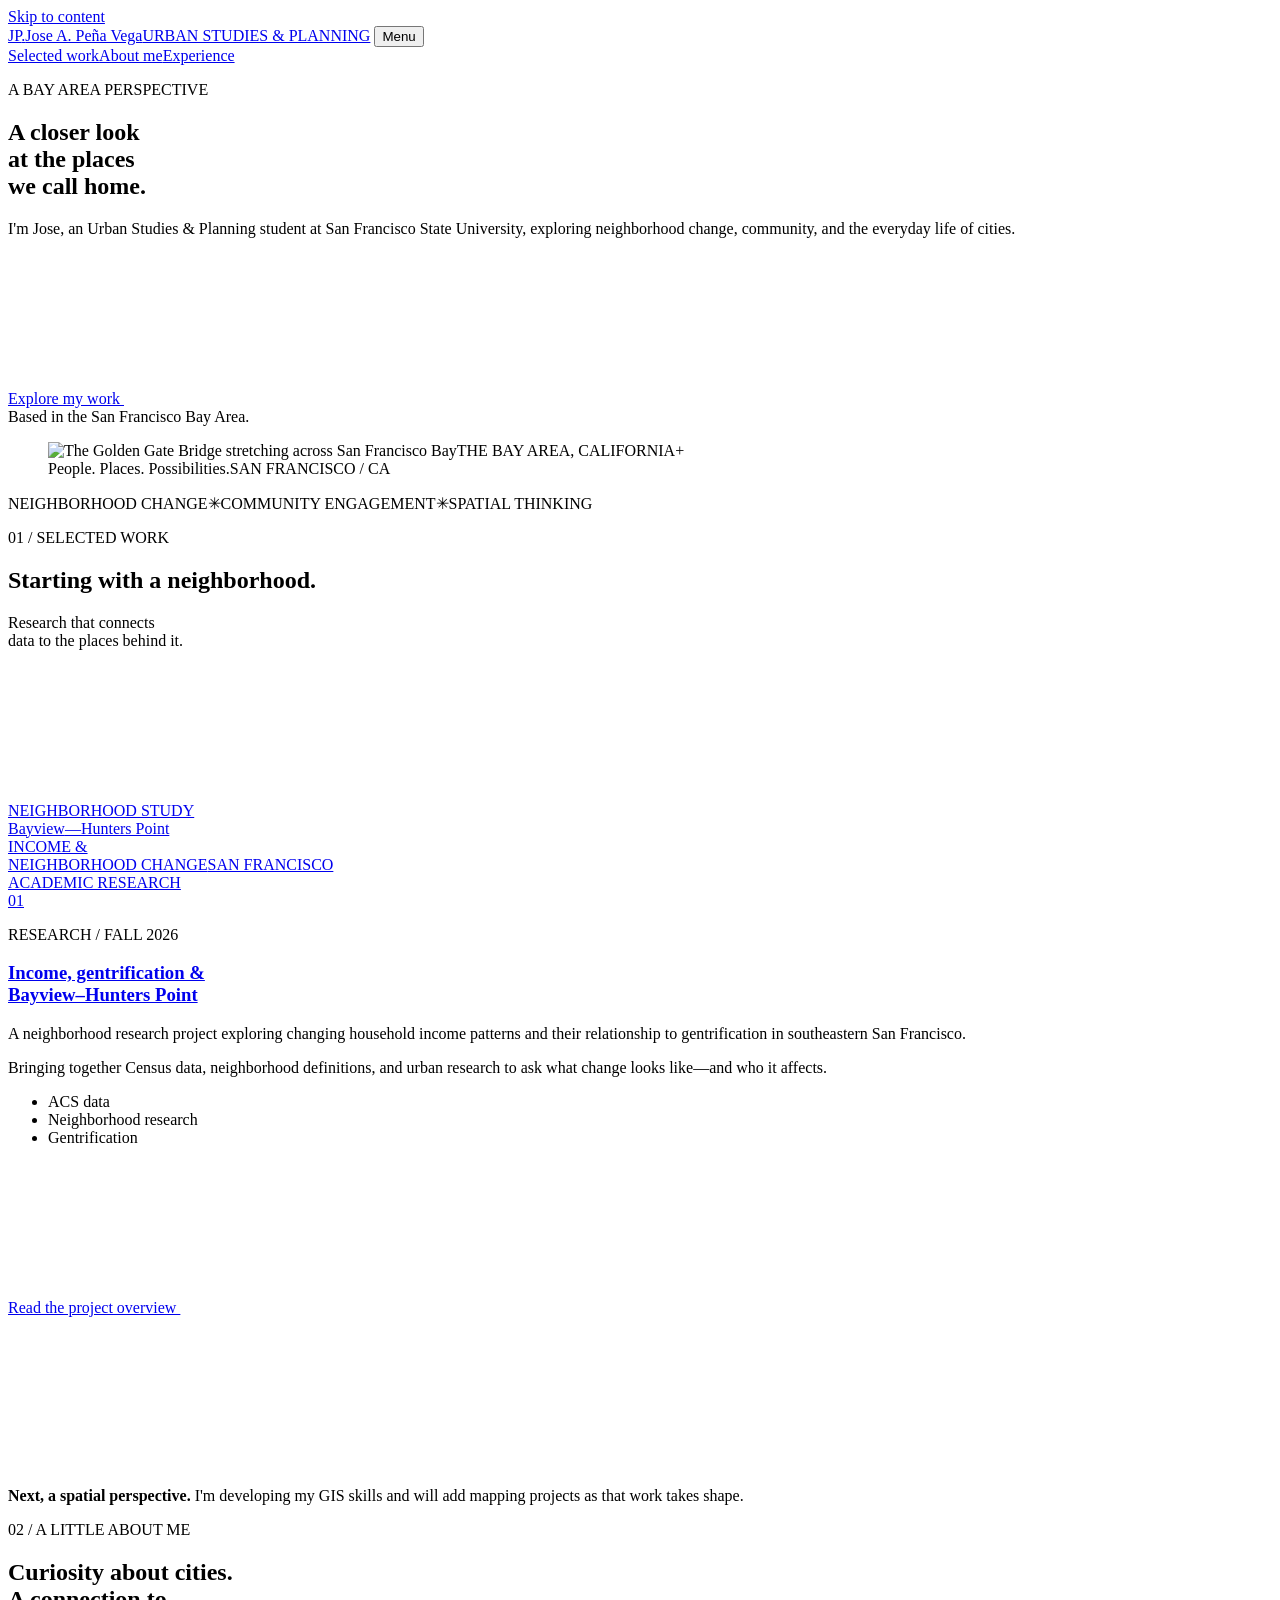
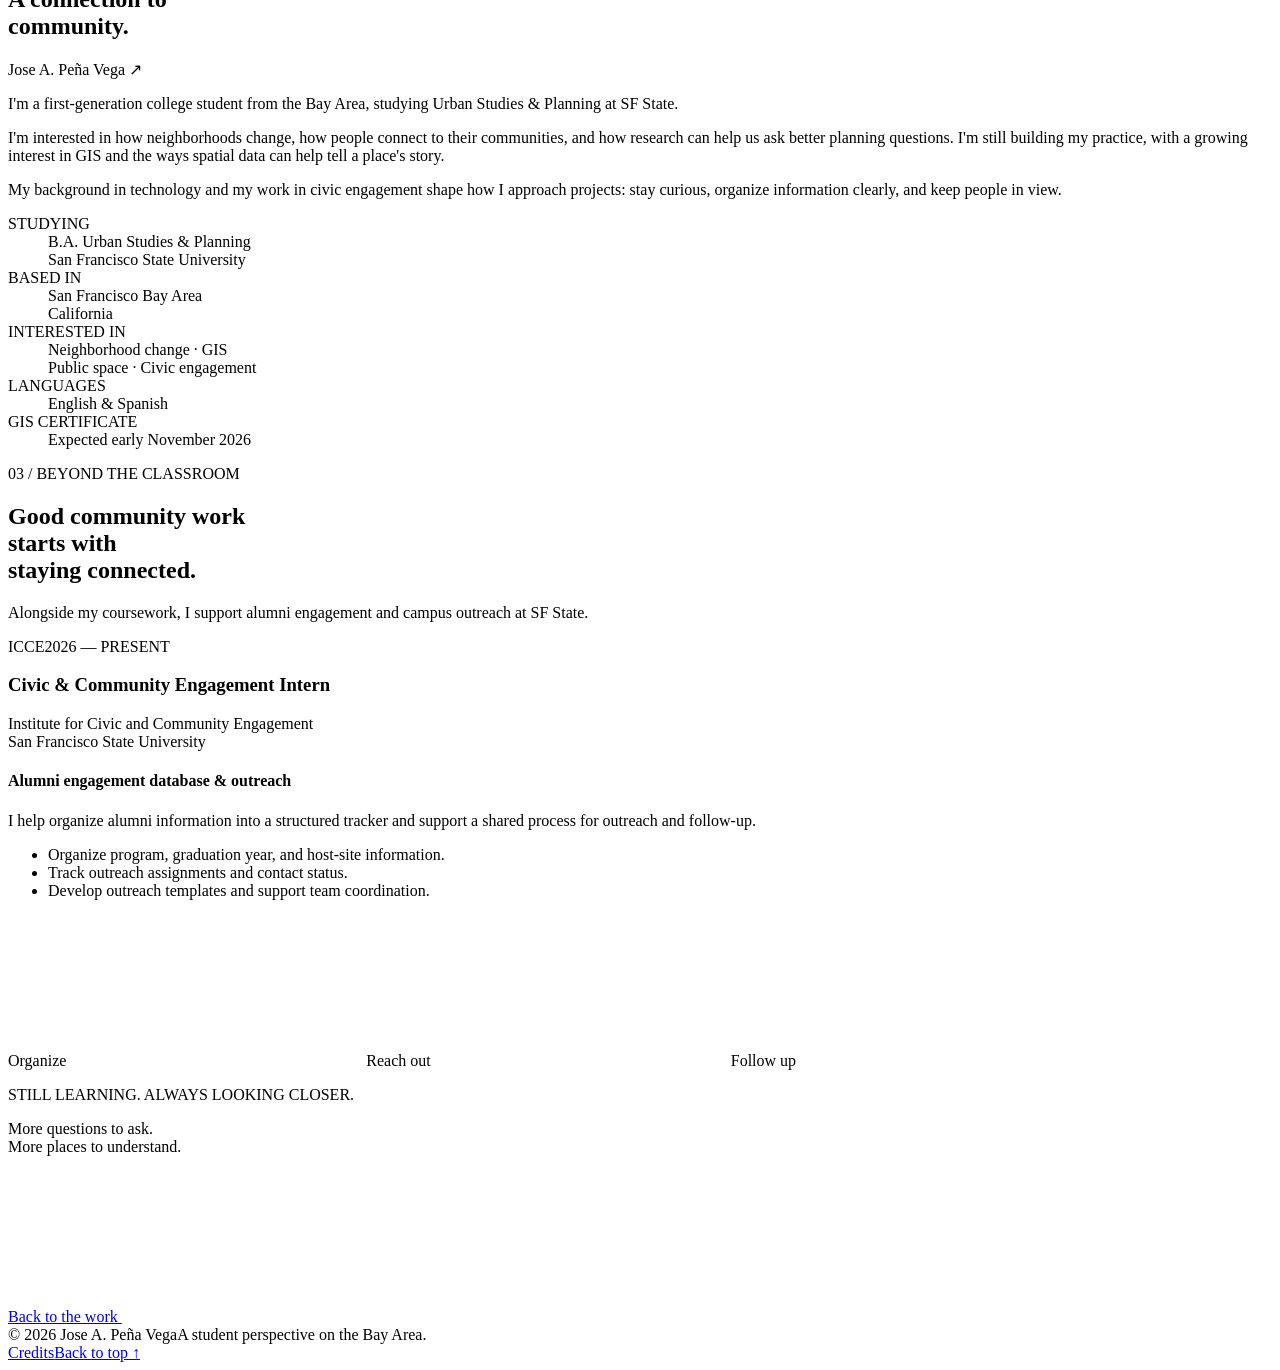
==== index.html @ cef3cd74 "Add portfolio pages for GitHub Pages" ====
<!doctype html>
<html lang="en">
<head>
  <meta charset="utf-8">
  <meta name="viewport" content="width=device-width, initial-scale=1">
  <meta name="theme-color" content="#183f35">
  <meta name="description" content="Jose A. Peña Vega is an Urban Studies & Planning student at San Francisco State University. Explore his Bayview–Hunters Point research and community engagement work.">
  <title>Jose A. Peña Vega · Urban Studies & Planning</title>
  <link rel="icon" href="assets/favicon.svg" type="image/svg+xml">
  <link rel="preload" href="assets/ubuntu-r.ttf" as="font" type="font/ttf" crossorigin>
  <link rel="preload" href="assets/ubuntu-l.ttf" as="font" type="font/ttf" crossorigin>
  <link rel="stylesheet" href="assets/style.css">
  <script src="assets/site.js" defer></script>
</head>
<body id="top">
  <a class="skip-link" href="#main">Skip to content</a>
  <header class="site-header">
    <div class="wrap header-inner">
      <a class="identity" href="./" aria-label="Jose A. Peña Vega, home"><span class="monogram" aria-hidden="true">JP<span class="monogram-dot">.</span></span><span class="identity-name">Jose A. Peña Vega<span class="identity-description">URBAN STUDIES & PLANNING</span></span></a>
      <button class="menu-toggle" type="button" aria-expanded="false" aria-controls="navigation"><span class="menu-icon" aria-hidden="true"></span><span>Menu</span></button>
      <nav class="navigation" id="navigation" aria-label="Main navigation">
        <a href="#work">Selected work</a><a href="#about">About me</a><a href="#experience">Experience</a>
      </nav>
    </div>
  </header>
  <main id="main">
    <section class="hero wrap" aria-labelledby="intro-heading">
      <div class="hero-copy">
        <p class="eyebrow"><span class="small-square" aria-hidden="true"></span> A BAY AREA PERSPECTIVE</p>
        <h1 id="intro-heading">A closer look<br>at the places<br>we <span>call home.</span></h1>
        <p class="hero-intro">I'm Jose, an Urban Studies & Planning student at San Francisco State University, exploring neighborhood change, community, and the everyday life of cities.</p>
        <a class="button button-dark" href="#work">Explore my work <svg class="icon" aria-hidden="true"><use href="assets/icons.svg#arrow-down-right"/></svg></a>
        <div class="hero-footnote"><span class="location-mark" aria-hidden="true"></span> Based in the San Francisco Bay Area.</div>
      </div>
      <figure class="hero-figure">
        <div class="photo-frame"><img src="assets/san-francisco.webp" alt="The Golden Gate Bridge stretching across San Francisco Bay" width="1400" height="788" fetchpriority="high"><span class="photo-label">THE BAY AREA, CALIFORNIA</span><span class="photo-cross" aria-hidden="true">+</span></div>
        <figcaption><span>People. Places. Possibilities.</span><span class="caption-index" aria-hidden="true">SAN FRANCISCO / CA</span></figcaption>
      </figure>
    </section>

    <div class="wrap interests-strip" aria-label="Areas of interest"><span>NEIGHBORHOOD CHANGE</span><span aria-hidden="true">✳</span><span>COMMUNITY ENGAGEMENT</span><span aria-hidden="true">✳</span><span>SPATIAL THINKING</span></div>

    <section class="section wrap" id="work" aria-labelledby="work-heading">
      <div class="section-title"><div><p class="eyebrow">01 / SELECTED WORK</p><h2 id="work-heading">Starting with a neighborhood.</h2></div><p class="section-aside">Research that connects<br>data to the places behind it.</p></div>
      <article class="featured-project">
        <a class="project-cover" href="bayview.html" aria-label="Explore the Bayview–Hunters Point research overview">
          <div class="cover-top"><span>NEIGHBORHOOD STUDY</span><svg class="icon" aria-hidden="true"><use href="assets/icons.svg#arrow-up-right"/></svg></div>
          <div class="cover-title" aria-hidden="true">Bayview<span>—Hunters Point</span></div>
          <div class="cover-rule" aria-hidden="true"></div>
          <div class="cover-bottom"><span>INCOME &<br>NEIGHBORHOOD CHANGE</span><span>SAN FRANCISCO<br>ACADEMIC RESEARCH</span></div>
          <span class="cover-number" aria-hidden="true">01</span>
        </a>
        <div class="project-copy">
          <p class="eyebrow muted">RESEARCH / FALL 2026</p>
          <h3><a href="bayview.html">Income, gentrification &<br>Bayview–Hunters Point</a></h3>
          <p>A neighborhood research project exploring changing household income patterns and their relationship to gentrification in southeastern San Francisco.</p>
          <p class="project-method">Bringing together Census data, neighborhood definitions, and urban research to ask what change looks like—and who it affects.</p>
          <ul class="tags" aria-label="Project topics"><li>ACS data</li><li>Neighborhood research</li><li>Gentrification</li></ul>
          <a class="text-link" href="bayview.html">Read the project overview <svg class="icon" aria-hidden="true"><use href="assets/icons.svg#arrow-up-right"/></svg></a>
        </div>
      </article>
      <div class="next-work"><svg class="icon" aria-hidden="true"><use href="assets/icons.svg#layers"/></svg><p><strong>Next, a spatial perspective.</strong> I'm developing my GIS skills and will add mapping projects as that work takes shape.</p></div>
    </section>

    <section class="about-section" id="about" aria-labelledby="about-heading">
      <div class="wrap about-grid">
        <div class="about-heading"><p class="eyebrow">02 / A LITTLE ABOUT ME</p><h2 id="about-heading">Curiosity about cities.<br>A connection to<br><span>community.</span></h2><div class="about-signature" aria-hidden="true">Jose A. Peña Vega <span>↗</span></div></div>
        <div class="about-copy"><p class="large-copy">I'm a first-generation college student from the Bay Area, studying Urban Studies & Planning at SF State.</p><p>I'm interested in how neighborhoods change, how people connect to their communities, and how research can help us ask better planning questions. I'm still building my practice, with a growing interest in GIS and the ways spatial data can help tell a place's story.</p><p>My background in technology and my work in civic engagement shape how I approach projects: stay curious, organize information clearly, and keep people in view.</p>
          <dl class="about-facts"><div><dt>STUDYING</dt><dd>B.A. Urban Studies & Planning<br>San Francisco State University</dd></div><div><dt>BASED IN</dt><dd>San Francisco Bay Area<br>California</dd></div><div><dt>INTERESTED IN</dt><dd>Neighborhood change · GIS<br>Public space · Civic engagement</dd></div><div><dt>LANGUAGES</dt><dd>English & Spanish</dd></div><div class="about-certificate"><dt>GIS CERTIFICATE</dt><dd>Expected early November 2026</dd></div></dl>
        </div>
      </div>
    </section>

    <section class="experience-section" id="experience" aria-labelledby="experience-heading">
      <div class="wrap experience-grid">
        <div class="experience-intro"><p class="eyebrow">03 / BEYOND THE CLASSROOM</p><h2 id="experience-heading">Good community work<br>starts with<br><span>staying connected.</span></h2><p>Alongside my coursework, I support alumni engagement and campus outreach at SF State.</p></div>
        <article class="experience-detail"><div class="role-header"><span class="role-mark" aria-hidden="true">ICCE</span><span class="role-date">2026 — PRESENT</span></div><h3>Civic & Community Engagement Intern</h3><p class="organization">Institute for Civic and Community Engagement<br>San Francisco State University</p><div class="experience-divider"></div><h4>Alumni engagement database & outreach</h4><p>I help organize alumni information into a structured tracker and support a shared process for outreach and follow-up.</p><ul class="role-list"><li>Organize program, graduation year, and host-site information.</li><li>Track outreach assignments and contact status.</li><li>Develop outreach templates and support team coordination.</li></ul><div class="workflow" aria-label="Alumni engagement workflow"><span>Organize</span><svg class="icon" aria-hidden="true"><use href="assets/icons.svg#arrow-right"/></svg><span>Reach out</span><svg class="icon" aria-hidden="true"><use href="assets/icons.svg#arrow-right"/></svg><span>Follow up</span></div></article>
      </div>
    </section>
    <section class="closing wrap"><p class="eyebrow">STILL LEARNING. ALWAYS LOOKING CLOSER.</p><p>More questions to ask.<br>More places to understand.</p><a class="text-link" href="#work">Back to the work <svg class="icon" aria-hidden="true"><use href="assets/icons.svg#arrow-up-right"/></svg></a></section>
  </main>
  <footer class="site-footer wrap"><span>© <span data-year>2026</span> Jose A. Peña Vega</span><span>A student perspective on the Bay Area.</span><div><a href="credits.html">Credits</a><a href="#top">Back to top <span aria-hidden="true">↑</span></a></div></footer>
</body>
</html>
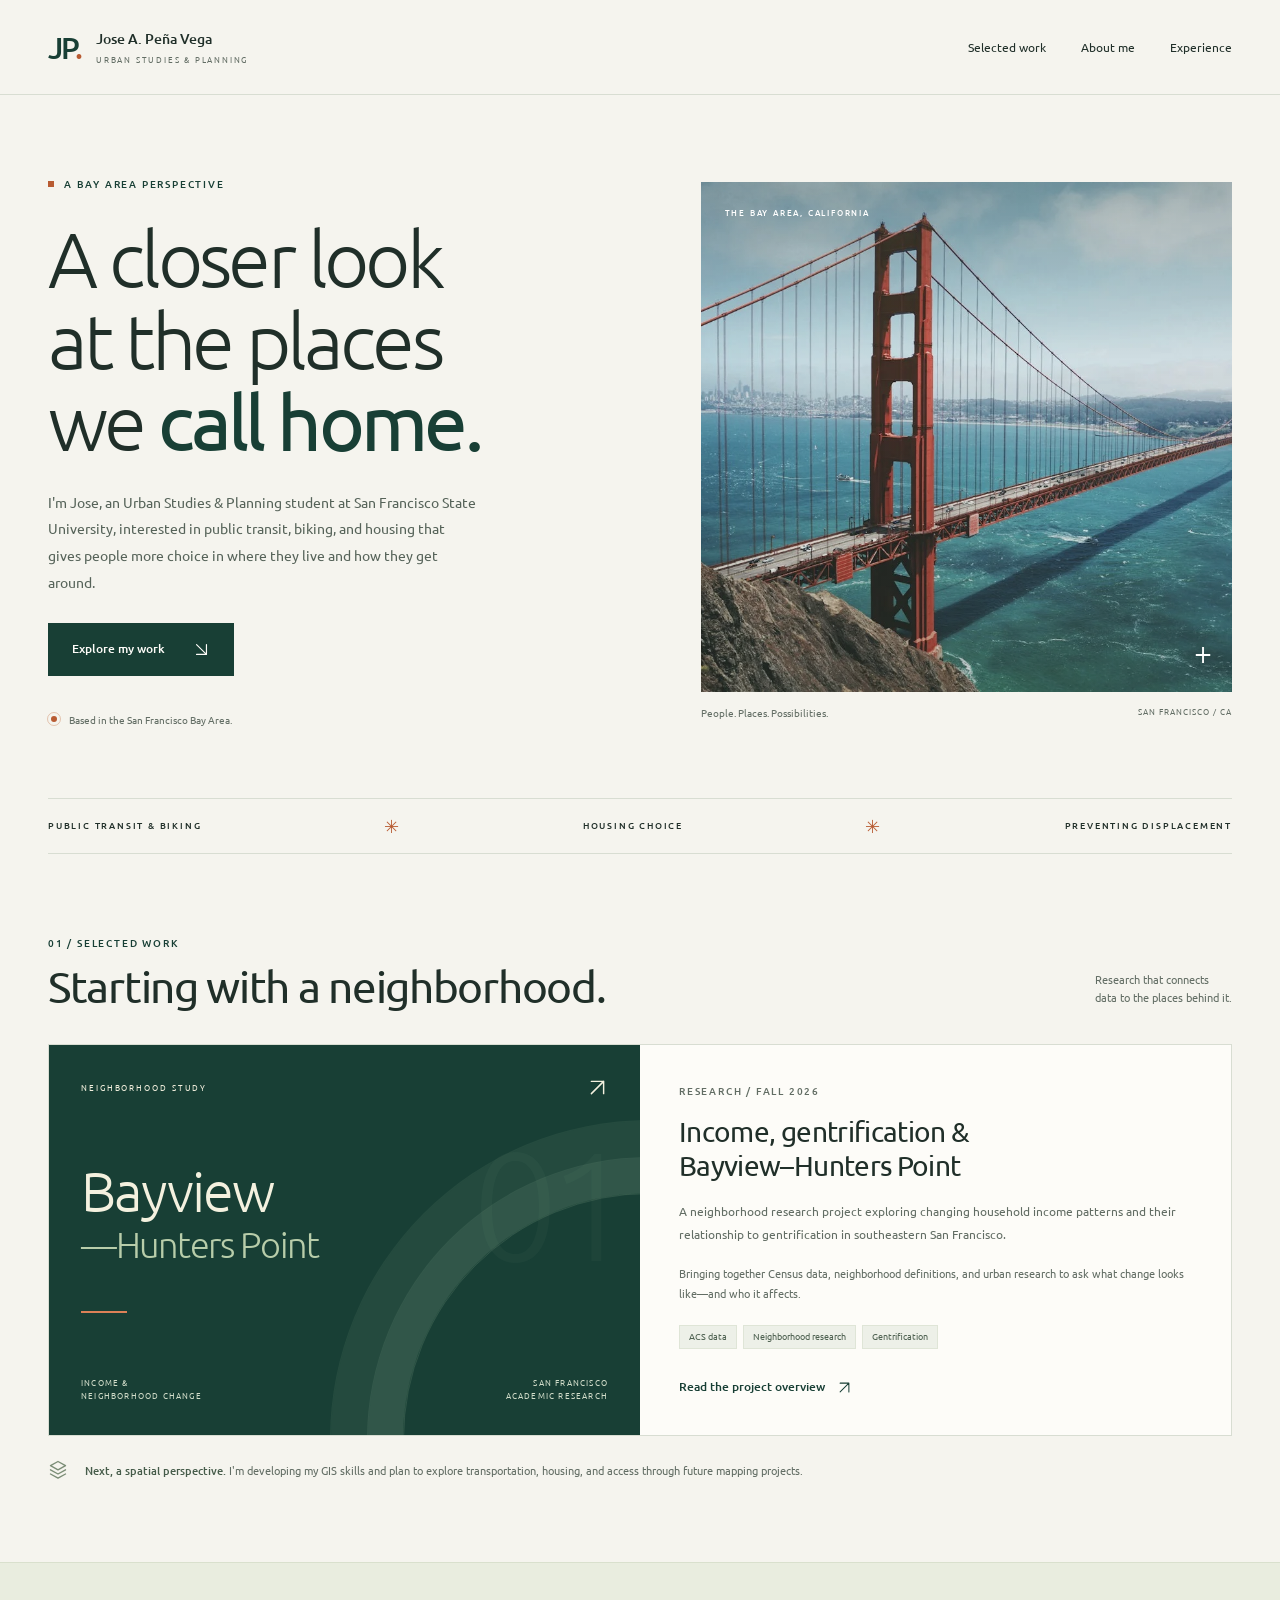
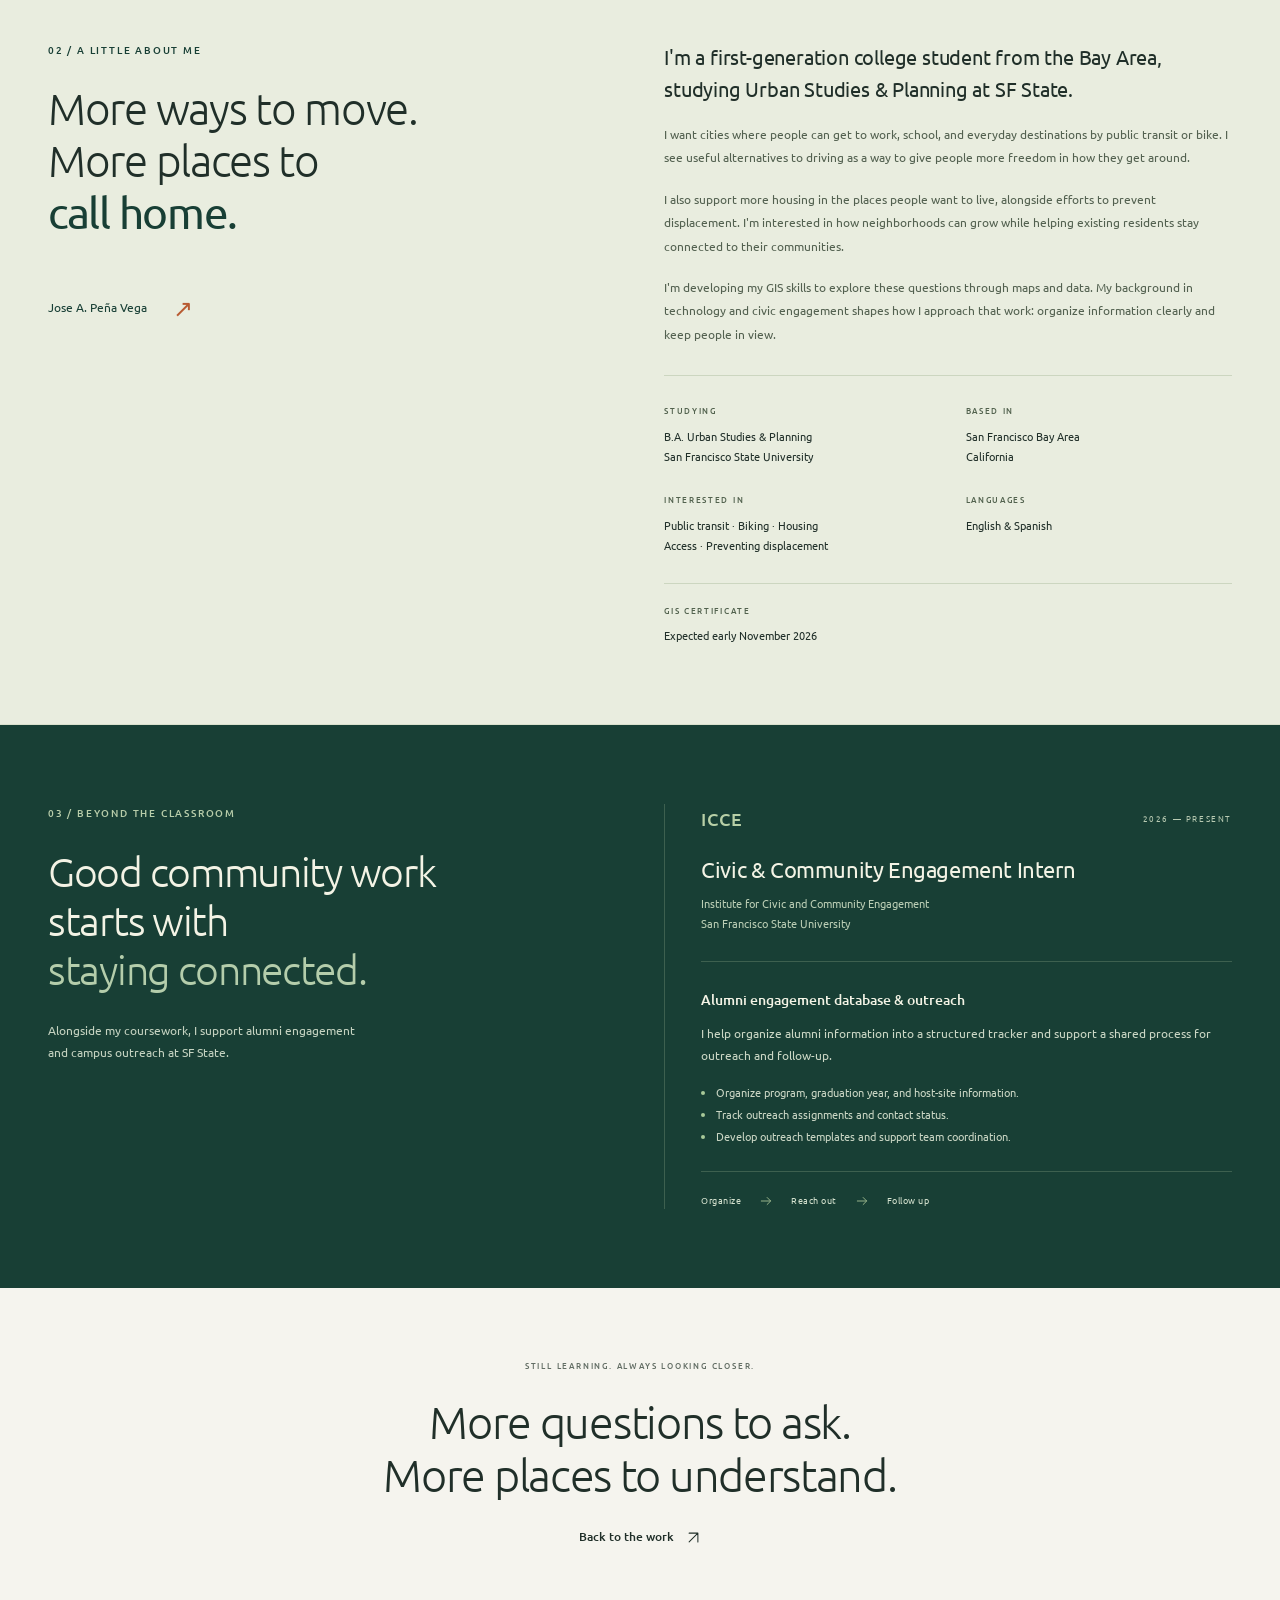
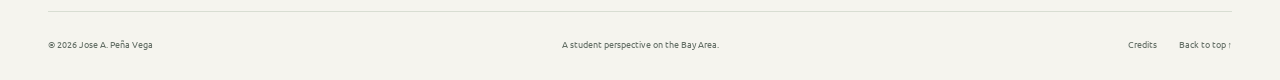
==== commit 2fe5a2f3: "Add transportation, housing, and anti-displacement interests" ====
--- a/index.html
+++ b/index.html
@@ -4,7 +4,7 @@
   <meta charset="utf-8">
   <meta name="viewport" content="width=device-width, initial-scale=1">
   <meta name="theme-color" content="#183f35">
-  <meta name="description" content="Jose A. Peña Vega is an Urban Studies & Planning student at San Francisco State University. Explore his Bayview–Hunters Point research and community engagement work.">
+  <meta name="description" content="Portfolio of Jose A. Peña Vega, an Urban Studies & Planning student at SF State interested in public transit, biking, housing choice, and preventing displacement.">
   <title>Jose A. Peña Vega · Urban Studies & Planning</title>
   <link rel="icon" href="assets/favicon.svg" type="image/svg+xml">
   <link rel="preload" href="assets/ubuntu-r.ttf" as="font" type="font/ttf" crossorigin>
@@ -28,7 +28,7 @@
       <div class="hero-copy">
         <p class="eyebrow"><span class="small-square" aria-hidden="true"></span> A BAY AREA PERSPECTIVE</p>
         <h1 id="intro-heading">A closer look<br>at the places<br>we <span>call home.</span></h1>
-        <p class="hero-intro">I'm Jose, an Urban Studies & Planning student at San Francisco State University, exploring neighborhood change, community, and the everyday life of cities.</p>
+        <p class="hero-intro">I'm Jose, an Urban Studies & Planning student at San Francisco State University, interested in public transit, biking, and housing that gives people more choice in where they live and how they get around.</p>
         <a class="button button-dark" href="#work">Explore my work <svg class="icon" aria-hidden="true"><use href="assets/icons.svg#arrow-down-right"/></svg></a>
         <div class="hero-footnote"><span class="location-mark" aria-hidden="true"></span> Based in the San Francisco Bay Area.</div>
       </div>
@@ -38,7 +38,7 @@
       </figure>
     </section>
 
-    <div class="wrap interests-strip" aria-label="Areas of interest"><span>NEIGHBORHOOD CHANGE</span><span aria-hidden="true">✳</span><span>COMMUNITY ENGAGEMENT</span><span aria-hidden="true">✳</span><span>SPATIAL THINKING</span></div>
+    <div class="wrap interests-strip" aria-label="Areas of interest"><span>PUBLIC TRANSIT &amp; BIKING</span><span aria-hidden="true">✳</span><span>HOUSING CHOICE</span><span aria-hidden="true">✳</span><span>PREVENTING DISPLACEMENT</span></div>
 
     <section class="section wrap" id="work" aria-labelledby="work-heading">
       <div class="section-title"><div><p class="eyebrow">01 / SELECTED WORK</p><h2 id="work-heading">Starting with a neighborhood.</h2></div><p class="section-aside">Research that connects<br>data to the places behind it.</p></div>
@@ -59,14 +59,14 @@
           <a class="text-link" href="bayview.html">Read the project overview <svg class="icon" aria-hidden="true"><use href="assets/icons.svg#arrow-up-right"/></svg></a>
         </div>
       </article>
-      <div class="next-work"><svg class="icon" aria-hidden="true"><use href="assets/icons.svg#layers"/></svg><p><strong>Next, a spatial perspective.</strong> I'm developing my GIS skills and will add mapping projects as that work takes shape.</p></div>
+      <div class="next-work"><svg class="icon" aria-hidden="true"><use href="assets/icons.svg#layers"/></svg><p><strong>Next, a spatial perspective.</strong> I'm developing my GIS skills and plan to explore transportation, housing, and access through future mapping projects.</p></div>
     </section>
 
     <section class="about-section" id="about" aria-labelledby="about-heading">
       <div class="wrap about-grid">
-        <div class="about-heading"><p class="eyebrow">02 / A LITTLE ABOUT ME</p><h2 id="about-heading">Curiosity about cities.<br>A connection to<br><span>community.</span></h2><div class="about-signature" aria-hidden="true">Jose A. Peña Vega <span>↗</span></div></div>
-        <div class="about-copy"><p class="large-copy">I'm a first-generation college student from the Bay Area, studying Urban Studies & Planning at SF State.</p><p>I'm interested in how neighborhoods change, how people connect to their communities, and how research can help us ask better planning questions. I'm still building my practice, with a growing interest in GIS and the ways spatial data can help tell a place's story.</p><p>My background in technology and my work in civic engagement shape how I approach projects: stay curious, organize information clearly, and keep people in view.</p>
-          <dl class="about-facts"><div><dt>STUDYING</dt><dd>B.A. Urban Studies & Planning<br>San Francisco State University</dd></div><div><dt>BASED IN</dt><dd>San Francisco Bay Area<br>California</dd></div><div><dt>INTERESTED IN</dt><dd>Neighborhood change · GIS<br>Public space · Civic engagement</dd></div><div><dt>LANGUAGES</dt><dd>English & Spanish</dd></div><div class="about-certificate"><dt>GIS CERTIFICATE</dt><dd>Expected early November 2026</dd></div></dl>
+        <div class="about-heading"><p class="eyebrow">02 / A LITTLE ABOUT ME</p><h2 id="about-heading">More ways to move.<br>More places to<br><span>call home.</span></h2><div class="about-signature" aria-hidden="true">Jose A. Peña Vega <span>↗</span></div></div>
+        <div class="about-copy"><p class="large-copy">I'm a first-generation college student from the Bay Area, studying Urban Studies & Planning at SF State.</p><p>I want cities where people can get to work, school, and everyday destinations by public transit or bike. I see useful alternatives to driving as a way to give people more freedom in how they get around.</p><p>I also support more housing in the places people want to live, alongside efforts to prevent displacement. I'm interested in how neighborhoods can grow while helping existing residents stay connected to their communities.</p><p>I'm developing my GIS skills to explore these questions through maps and data. My background in technology and civic engagement shapes how I approach that work: organize information clearly and keep people in view.</p>
+          <dl class="about-facts"><div><dt>STUDYING</dt><dd>B.A. Urban Studies & Planning<br>San Francisco State University</dd></div><div><dt>BASED IN</dt><dd>San Francisco Bay Area<br>California</dd></div><div><dt>INTERESTED IN</dt><dd>Public transit · Biking · Housing<br>Access · Preventing displacement</dd></div><div><dt>LANGUAGES</dt><dd>English & Spanish</dd></div><div class="about-certificate"><dt>GIS CERTIFICATE</dt><dd>Expected early November 2026</dd></div></dl>
         </div>
       </div>
     </section>
--- a/assets/style.css
+++ b/assets/style.css
@@ -0,0 +1,14 @@
+@font-face{font-family:Ubuntu;src:url('ubuntu-l.ttf') format('truetype');font-style:normal;font-weight:300;font-display:swap}
+@font-face{font-family:Ubuntu;src:url('ubuntu-r.ttf') format('truetype');font-style:normal;font-weight:400;font-display:swap}
+@font-face{font-family:Ubuntu;src:url('ubuntu-m.ttf') format('truetype');font-style:normal;font-weight:500;font-display:swap}
+@font-face{font-family:Ubuntu;src:url('ubuntu-b.ttf') format('truetype');font-style:normal;font-weight:700;font-display:swap}
+:root{--paper:#f5f4ee;--white:#fdfcf8;--ink:#202f29;--forest:#183f35;--muted:#626d64;--line:#d8ddd2;--orange:#b85b32;--light-green:#e7eddf;--serene:#acc59f;scroll-behavior:smooth;scroll-padding-top:105px}
+*{box-sizing:border-box}body{margin:0;background:var(--paper);color:var(--ink);font:400 16px/1.7 Ubuntu,Arial,sans-serif;-webkit-font-smoothing:antialiased}a{color:inherit}button{font:inherit}button,a{-webkit-tap-highlight-color:transparent}a:focus-visible,button:focus-visible,summary:focus-visible{outline:3px solid var(--orange);outline-offset:5px}::selection{background:#d6e2c6;color:var(--forest)}h1,h2,h3,h4,p,figure{margin:0}h1,h2,h3,h4{line-height:1.14;font-weight:400}h2{font-size:clamp(31px,3.4vw,44px);letter-spacing:-1.3px}p+p{margin-top:18px}img{display:block;max-width:100%}.wrap{width:min(1200px,calc(100% - 96px));margin-inline:auto}.eyebrow{font-size:10px;font-weight:500;letter-spacing:1.8px;line-height:1.7;color:var(--forest)}.muted{color:var(--muted)}.icon{width:21px;height:21px;flex:none;fill:none;stroke:currentColor;stroke-width:1.65;stroke-linecap:round;stroke-linejoin:round}.skip-link{position:fixed;top:10px;left:12px;padding:10px 18px;background:var(--white);transform:translateY(-180%);z-index:100}.skip-link:focus{transform:none}.site-header{border-bottom:1px solid var(--line);background:#f5f4eef5;position:sticky;top:0;z-index:10;backdrop-filter:blur(12px)}.header-inner{height:94px;display:flex;align-items:center;justify-content:space-between;gap:24px}.identity{display:flex;align-items:center;gap:15px;text-decoration:none;flex-shrink:0}.monogram{font-size:30px;font-weight:500;line-height:1;letter-spacing:-2px;color:var(--forest)}.monogram-dot{color:var(--orange)}.identity-name{font-size:14px;line-height:1.3;font-weight:500}.identity-description{display:block;font-size:8px;font-weight:400;letter-spacing:1.8px;margin-top:6px;color:var(--muted)}.navigation{display:flex;align-items:center;gap:35px}.navigation a{font-size:12px;text-decoration:none;position:relative}.navigation a:after{content:'';position:absolute;bottom:-6px;left:0;height:1px;background:var(--forest);width:0;transition:width .18s}.navigation a:hover:after{width:100%}.menu-toggle{display:none;border:0;background:none;color:var(--forest);padding:8px;align-items:center;gap:8px;font-size:13px}.menu-icon{width:18px;height:11px;border-block:1px solid currentColor}.hero{display:grid;grid-template-columns:1.1fr 1fr;gap:68px;align-items:center;padding-block:65px 55px}.hero-copy{padding-block:15px}.hero-copy>.eyebrow{display:flex;align-items:center;gap:10px;margin-bottom:26px}.small-square{display:inline-block;width:6px;height:6px;flex:none;background:var(--orange)}.hero h1{font-size:clamp(58px,6.1vw,79px);font-weight:300;line-height:1.045;letter-spacing:-3.6px}.hero h1 span{color:var(--forest);font-weight:400}.hero-intro{max-width:430px;margin-top:26px;font-size:14px;line-height:1.9;color:#566359}.button{display:inline-flex;gap:28px;justify-content:space-between;align-items:center;padding:15px 23px;font-size:12px;font-weight:500;text-decoration:none;border:1px solid transparent;transition:background .18s,transform .18s}.button-dark{background:var(--forest);color:var(--white)}.button-dark:hover{background:#285446;transform:translateY(-2px)}.hero .button{margin-top:28px}.button .icon{width:17px;height:17px}.hero-footnote{margin-top:35px;font-size:10px;color:var(--muted);display:flex;align-items:center;gap:8px}.location-mark{width:6px;height:6px;border-radius:50%;background:var(--orange);outline:1px solid #c97c5266;outline-offset:3px;margin-inline:3px 4px}.hero-figure{position:relative;margin:0}.photo-frame{position:relative;height:510px;background:#a1b5b0;overflow:hidden}.photo-frame img{width:100%;height:100%;object-fit:cover;object-position:43% center;filter:saturate(.72)}.photo-frame:after{content:'';position:absolute;inset:0;background:linear-gradient(180deg,#09281e3d,transparent 35%,#0d302333);pointer-events:none}.photo-label{position:absolute;top:24px;left:24px;color:white;font-size:8px;letter-spacing:1.8px;z-index:1;font-weight:500}.photo-cross{position:absolute;right:20px;bottom:12px;font-weight:300;color:white;font-size:32px;z-index:1}figcaption{display:flex;align-items:center;justify-content:space-between;gap:12px;margin-top:12px;font-size:10px;color:var(--muted)}.caption-index{font-size:8px;letter-spacing:1px}.interests-strip{border-block:1px solid var(--line);display:flex;align-items:center;justify-content:space-between;padding-block:18px;gap:20px;font-size:9px;font-weight:500;letter-spacing:1.8px}.interests-strip span[aria-hidden]{font-size:18px;line-height:1;color:var(--orange);font-weight:300}.section{padding-block:80px}.section-title{display:flex;justify-content:space-between;gap:30px;align-items:end;margin-bottom:33px}.section-title h2{margin-top:11px}.section-aside{font-size:11px;color:var(--muted);line-height:1.7;padding-bottom:4px}.featured-project{display:grid;grid-template-columns:1fr 1fr;background:var(--white);border:1px solid var(--line)}.project-cover{position:relative;min-height:390px;overflow:hidden;background:var(--forest);color:#f4f1df;text-decoration:none;padding:32px;display:flex;flex-direction:column;justify-content:space-between;isolation:isolate}.project-cover:after{content:'';position:absolute;width:490px;height:490px;border:1px solid #b7d6b525;border-radius:50%;right:-255px;bottom:-250px;z-index:-1;box-shadow:0 0 0 35px #173f3511,0 0 0 36px #b7d6b51a,0 0 0 72px #173f3511,0 0 0 73px #b7d6b514}.cover-top{display:flex;justify-content:space-between;align-items:center;font-size:8px;letter-spacing:1.9px;position:relative;z-index:1}.cover-top .icon{width:21px;height:21px;transition:transform .2s}.project-cover:hover .cover-top .icon{transform:translate(3px,-3px)}.cover-title{margin-top:39px;font-size:clamp(45px,4.4vw,61px);line-height:1.05;font-weight:300;letter-spacing:-2px;position:relative;z-index:1}.cover-title span{display:block;font-size:clamp(27px,2.8vw,38px);color:#b8cdaa;margin-top:5px;letter-spacing:-1.3px}.cover-rule{width:46px;height:2px;background:#dc8157;margin-top:22px}.cover-bottom{display:flex;gap:20px;justify-content:space-between;font-size:8px;line-height:1.7;letter-spacing:1.2px;color:#d2ddca;margin-top:38px;position:relative;z-index:1}.cover-bottom span:last-child{text-align:right}.cover-number{position:absolute;right:18px;top:80px;font-size:154px;line-height:1;font-weight:300;color:#b8cdaa0a;z-index:-1;letter-spacing:-12px}.project-copy{padding:36px 39px;align-self:center}.project-copy h3{font-size:28px;letter-spacing:-.65px;margin-top:16px;line-height:1.2}.project-copy h3 a{text-decoration:none}.project-copy h3 a:hover{color:var(--forest)}.project-copy>p:not(.eyebrow){font-size:12px;color:var(--muted);margin-top:18px;line-height:1.85}.project-copy>p.project-method{font-size:11px}.tags{list-style:none;display:flex;flex-wrap:wrap;padding:0;gap:6px;margin:22px 0}.tags li{background:#edf0e8;border:1px solid #dfe5d7;padding:4px 9px;font-size:9px;color:#4e6151;line-height:1.5}.text-link{display:inline-flex;align-items:center;gap:12px;font-size:12px;text-decoration:none;font-weight:500}.text-link .icon{width:15px;height:15px;transition:transform .18s}.text-link:hover{text-decoration:underline;text-underline-offset:4px}.text-link:hover .icon{transform:translate(2px,-2px)}.project-copy>.text-link{margin-top:1px;color:var(--forest)}.next-work{display:flex;gap:17px;align-items:center;padding:23px 0 0;color:var(--muted)}.next-work .icon{color:#7b8d76;width:20px;height:20px;margin-bottom:3px}.next-work p{font-size:11px;line-height:1.8}.next-work strong{font-weight:500;color:#465c4a}.about-section{background:#e9eddf;border-block:1px solid #d9e0cd;padding-block:78px}.about-grid{display:grid;grid-template-columns:1fr 1.1fr;gap:100px}.about-heading h2{margin-top:25px;font-size:clamp(32px,3.5vw,44px);line-height:1.18;font-weight:300}.about-heading h2 span{font-weight:400;color:var(--forest)}.about-signature{font-size:12px;display:flex;align-items:center;gap:26px;margin-top:48px;color:var(--forest)}.about-signature span{font-size:24px;font-weight:300;color:var(--orange)}.large-copy{font-size:20px;line-height:1.6;letter-spacing:-.2px}.about-copy>p:not(.large-copy){font-size:12px;line-height:1.95;color:#536150}.about-facts{display:grid;grid-template-columns:1fr 1fr;gap:27px 35px;padding-top:28px;margin:29px 0 0;border-top:1px solid #ccd6c0}dt{font-size:8px;font-weight:500;letter-spacing:1.7px;color:#52624e;margin-bottom:9px}dd{margin:0;font-size:11px;line-height:1.8}.experience-section{background:var(--forest);color:#f3f3e5;padding-block:79px}.experience-grid{display:grid;grid-template-columns:1fr 1.1fr;gap:100px}.experience-intro .eyebrow{color:#b8cdaa}.experience-intro h2{font-weight:300;line-height:1.2;margin-top:26px;font-size:clamp(30px,3.3vw,41px)}.experience-intro h2 span{color:#b4cdab}.experience-intro>p:last-child{color:#c5d3c1;font-size:12px;max-width:310px;line-height:1.9;margin-top:24px}.experience-detail{border-left:1px solid #bed4af38;padding-left:36px}.role-header{display:flex;justify-content:space-between;align-items:center;gap:20px}.role-mark{font-size:18px;font-weight:500;letter-spacing:1px;color:#b8d0a7}.role-date{font-size:8px;letter-spacing:1.6px;color:#b9cbb3}.experience-detail h3{font-size:22px;line-height:1.25;letter-spacing:-.4px;margin-top:21px}.organization{font-size:11px;color:#bbceb5;line-height:1.8;margin-top:11px}.experience-divider{height:1px;background:#bed4af38;margin-block:27px}.experience-detail h4{font-size:14px;font-weight:500;line-height:1.5}.experience-detail h4+p{font-size:12px;color:#cbd7c5;line-height:1.9;margin-top:12px}.role-list{padding-left:15px;margin-block:14px 24px;color:#cbd7c5;font-size:11px;line-height:2}.role-list li::marker{color:#a8c999}.workflow{border-top:1px solid #bed4af38;padding-top:21px;display:flex;gap:18px;align-items:center;font-size:9px;color:#d6e3d0;letter-spacing:.5px}.workflow .icon{width:14px;height:14px;color:#9bb68c}.closing{padding-block:71px 62px;text-align:center}.closing>.eyebrow{font-size:8px;color:var(--muted)}.closing>p:nth-child(2){font-size:clamp(30px,4vw,45px);line-height:1.18;font-weight:300;letter-spacing:-1.3px;margin-top:23px}.closing>.text-link{margin-top:26px}.site-footer{border-top:1px solid var(--line);padding-block:25px 28px;display:flex;justify-content:space-between;align-items:center;gap:25px;font-size:9px;color:var(--muted)}.site-footer>div{display:flex;gap:22px}.site-footer a{text-decoration:none}.site-footer a:hover{text-decoration:underline}.back-home .icon{width:16px;height:16px}.case-hero{padding-block:39px 54px}.breadcrumb{display:inline-flex;gap:12px;color:var(--muted);text-decoration:none;font-size:8px;font-weight:500;letter-spacing:1.3px}.breadcrumb:hover{text-decoration:underline}.breadcrumb span{color:#adb7a7}.case-hero>.eyebrow{margin-top:48px}.case-hero h1{font-size:clamp(39px,5.4vw,66px);font-weight:300;letter-spacing:-2px;line-height:1.08;margin-top:18px;max-width:960px}.case-deck{font-size:17px;font-weight:300;color:#59665b;max-width:670px;line-height:1.75;margin-top:25px}.project-facts{margin:39px 0 0;padding-top:23px;border-top:1px solid var(--line);display:grid;grid-template-columns:1fr 1fr 1.25fr 1fr;gap:24px}.project-facts dd{font-size:11px}.case-banner{background:var(--forest);color:#f5f3e4;overflow:hidden}.case-banner>.wrap{padding-block:37px 44px;position:relative;isolation:isolate}.banner-small,.banner-caption{font-size:8px;letter-spacing:1.9px;color:#cad9bd;position:relative;z-index:1}.case-banner p{font-size:clamp(47px,7vw,90px);font-weight:300;line-height:1.04;letter-spacing:-3px;margin-top:29px;position:relative;z-index:1}.case-banner p span{display:block;font-size:clamp(36px,5.8vw,72px);color:#b8cdaa}.banner-caption{display:block;margin-top:27px}.banner-number{position:absolute;right:0;bottom:-55px;line-height:1;font-size:360px;font-weight:300;letter-spacing:-22px;color:#bad7ad0b;z-index:-1}.case-layout{display:grid;grid-template-columns:205px 1fr;gap:80px;padding-block:65px 50px}.case-sidebar{position:sticky;top:132px;align-self:start}.case-sidebar nav{display:flex;flex-direction:column;gap:12px;margin-top:22px}.case-sidebar nav a{font-size:11px;text-decoration:none;color:#64705f}.case-sidebar nav a:hover{color:var(--forest);text-decoration:underline;text-underline-offset:5px}.project-status{display:flex;gap:10px;align-items:start;margin-top:34px;border-top:1px solid var(--line);padding-top:20px}.project-status .small-square{margin-top:7px;background:#86996f}.project-status p{font-size:10px;line-height:1.9}.project-status p span{font-size:9px;color:var(--muted)}.case-content{max-width:720px}.case-content>section{margin-bottom:59px}.case-content>section>.eyebrow{font-size:9px}.case-content h2{font-size:clamp(28px,3vw,37px);font-weight:300;line-height:1.22;margin-top:16px;letter-spacing:-1px}.case-content>section>p:not(.eyebrow){font-size:13px;line-height:1.95;color:#59665b;margin-top:20px}.case-content>section>p.large-copy{font-size:18px;line-height:1.7;color:#344a3a}.case-content blockquote{margin:29px 0 0;padding:9px 0 9px 24px;border-left:2px solid var(--orange);font-size:22px;line-height:1.5;font-weight:300;color:var(--forest);letter-spacing:-.4px}.approach-list{list-style:none;padding:0;margin:30px 0 0}.approach-list li{display:flex;gap:24px;align-items:start;border-top:1px solid var(--line);padding-block:22px}.step-number{font-size:12px;color:var(--orange);font-weight:500;line-height:1.6}.approach-list h3{font-size:16px;line-height:1.5}.approach-list p{font-size:12px;line-height:1.9;color:#59665b;margin-top:8px}.research-notes{border-top:1px solid var(--line);margin-top:26px}.research-notes details{border-bottom:1px solid var(--line);padding-block:17px}.research-notes summary{display:flex;align-items:center;justify-content:space-between;gap:20px;cursor:pointer;font-size:13px;font-weight:500;list-style:none}.research-notes summary::-webkit-details-marker{display:none}.research-notes summary:after{content:'+';font-weight:300;font-size:22px;color:var(--forest)}.research-notes details[open] summary:after{content:'−'}.research-notes details p{font-size:12px;line-height:1.9;color:#59665b;margin-top:15px;max-width:95%}.research-note{background:var(--light-green);padding:22px 24px;margin-top:28px}.research-note h3{font-size:13px;font-weight:500}.research-note p{font-size:11px;line-height:1.9;margin-top:9px;color:#52664d}.case-end{border-top:1px solid var(--line);padding-block:47px 62px}.case-end h2{font-size:35px;font-weight:300;line-height:1.22;margin-top:17px}.case-end .button{margin-top:24px;gap:17px}.credits-page{padding-block:70px;max-width:850px}.credits-page>.eyebrow{margin-top:60px}.credits-page h1{font-size:60px;letter-spacing:-2px;font-weight:300;margin-block:17px 40px}.credits-page h2{font-size:25px;margin-top:32px}.credits-page p{font-size:14px;color:var(--muted);margin-top:14px}.credits-page p a{text-underline-offset:4px}
+@media(min-width:1450px){.hero{gap:95px}.photo-frame{height:540px}}
+@media(max-width:1050px){.wrap{width:calc(100% - 64px)}.hero{gap:35px;padding-block:48px}.hero h1{font-size:64px;letter-spacing:-3px}.photo-frame{height:465px}.hero-intro{font-size:13px}.project-copy{padding:28px}.project-copy h3{font-size:24px}.project-cover{padding:27px}.about-grid,.experience-grid{gap:55px}.about-heading h2{font-size:35px}.experience-intro h2{font-size:32px}.experience-detail{padding-left:28px}.case-layout{gap:45px;grid-template-columns:165px 1fr}}
+@media(max-width:760px){:root{scroll-padding-top:95px}.wrap{width:calc(100% - 40px)}.header-inner{height:78px;gap:15px}.identity{gap:11px}.identity-name{font-size:12px}.identity-description{font-size:7px;letter-spacing:1.2px}.monogram{font-size:29px}.menu-toggle{display:flex}.navigation{display:none;position:absolute;left:0;right:0;top:78px;padding:24px 24px 28px;background:var(--paper);border-bottom:1px solid var(--line);flex-direction:column;align-items:start;gap:24px}.navigation.is-open{display:flex}.navigation a{font-size:15px}.hero{grid-template-columns:1fr;gap:31px;padding-block:39px 32px}.hero-copy{padding:0}.hero h1{font-size:clamp(58px,10vw,77px);letter-spacing:-2.7px}.hero-copy>.eyebrow{font-size:8px;margin-bottom:21px}.hero-intro{font-size:13px;max-width:470px;margin-top:23px}.hero-footnote{margin-top:24px}.hero .button{margin-top:23px}.hero-figure{width:100%}.photo-frame{height:300px}.photo-frame img{object-position:center 53%}.photo-label{left:19px;top:20px;font-size:8px}figcaption{font-size:9px}.caption-index{font-size:7px}.interests-strip{font-size:7px;letter-spacing:.8px;gap:10px;padding-block:14px}.interests-strip span[aria-hidden]{font-size:14px}.section{padding-block:48px}.section-title{display:block;margin-bottom:23px}.section-title h2{font-size:31px;letter-spacing:-.8px}.section-aside{margin-top:17px;font-size:11px}.section-aside br{display:none}.featured-project{grid-template-columns:1fr}.project-cover{min-height:318px;padding:26px}.cover-title{font-size:57px;margin-top:30px}.cover-title span{font-size:34px}.cover-bottom{margin-top:28px}.project-copy{padding:29px 26px 32px}.project-copy h3{font-size:28px}.project-copy>p:not(.eyebrow){font-size:13px}.project-copy>p.project-method{font-size:12px}.tags li{font-size:9px}.next-work{align-items:start;gap:12px;padding-top:21px}.next-work .icon{margin-top:5px}.next-work p{font-size:11px}.about-section{padding-block:48px}.about-grid{grid-template-columns:1fr;gap:31px}.about-heading h2{margin-top:19px;font-size:35px}.about-signature{display:none}.large-copy{font-size:19px}.about-copy>p:not(.large-copy){font-size:13px}.about-facts{gap:24px 18px;margin-top:24px;padding-top:24px}dd{font-size:11px}.experience-section{padding-block:48px}.experience-grid{grid-template-columns:1fr;gap:32px}.experience-intro h2{font-size:35px;margin-top:18px}.experience-intro>p:last-child{max-width:400px;margin-top:19px;font-size:13px}.experience-detail{border-left:0;border-top:1px solid #bed4af38;padding:27px 0 0}.experience-detail h3{font-size:23px}.experience-detail h4+p,.role-list{font-size:12px}.organization{font-size:12px}.workflow{gap:16px;font-size:10px;flex-wrap:wrap}.closing{padding-block:48px 43px}.closing>.eyebrow{font-size:7px;letter-spacing:1.4px}.closing>p:nth-child(2){font-size:35px}.site-footer{padding-block:23px 26px;display:flex;flex-wrap:wrap;row-gap:10px;font-size:8px}.site-footer>span:nth-child(2){display:none}.site-footer>div{margin-left:auto;gap:18px}.case-hero{padding-block:25px 34px}.back-home{font-size:11px;gap:7px}.case-hero>.eyebrow{font-size:8px;margin-top:32px}.case-hero h1{font-size:43px;letter-spacing:-1.8px}.case-deck{font-size:16px;margin-top:21px;line-height:1.7}.project-facts{grid-template-columns:1fr 1fr;gap:23px;margin-top:27px;padding-top:23px}.case-banner>.wrap{padding-block:26px 31px}.case-banner p{font-size:57px;letter-spacing:-2px;margin-top:26px}.case-banner p span{font-size:40px;letter-spacing:-1.5px}.banner-small,.banner-caption{font-size:7px;letter-spacing:1.4px}.banner-caption{margin-top:22px}.banner-number{font-size:260px;bottom:-50px;right:-15px}.case-layout{grid-template-columns:1fr;gap:32px;padding-block:32px 14px}.case-sidebar{position:static;display:block}.case-sidebar>.eyebrow{font-size:8px}.case-sidebar nav{flex-direction:row;gap:10px 22px;flex-wrap:wrap;margin-top:13px;padding-bottom:22px;border-bottom:1px solid var(--line)}.case-sidebar nav a{font-size:10px}.project-status{display:none}.case-content>section{margin-bottom:42px}.case-content h2{font-size:30px}.case-content>section>p:not(.eyebrow){font-size:13px}.case-content>section>p.large-copy{font-size:18px}.case-content blockquote{font-size:21px;padding-left:18px}.approach-list li{gap:18px}.approach-list p{font-size:12px}.research-notes summary{font-size:12px}.case-end{padding-block:32px 41px}.case-end h2{font-size:30px}.credits-page{padding-block:38px}.credits-page h1{font-size:48px}}
+@media(max-width:360px){.wrap{width:calc(100% - 32px)}.identity-description{font-size:6px;letter-spacing:1px}.identity-name{font-size:11px}.hero h1{font-size:54px}.interests-strip{letter-spacing:0;font-size:6px}.cover-title{font-size:51px}.cover-title span{font-size:29px}.project-copy h3{font-size:25px}.about-facts{column-gap:12px}.about-facts dd{font-size:10px}.case-hero h1{font-size:36px}.case-banner p span{font-size:34px}.workflow{gap:12px}}
+@media(prefers-reduced-motion:reduce){:root{scroll-behavior:auto}*,*:before,*:after{transition:none!important;animation:none!important}}
+@media print{.site-header,.case-sidebar,.case-end,.site-footer,.skip-link{display:none!important}body{background:white;color:black;font-size:11pt}.wrap{width:100%;max-width:none}.case-hero{padding-top:0}.case-layout{display:block;padding-block:30px}.case-content{max-width:none}.case-content>section{break-inside:avoid}.case-banner{color:black;background:#e9eddf;print-color-adjust:exact}.case-banner p span,.banner-caption,.banner-small{color:inherit}.banner-number{display:none}.research-notes details{display:block}.research-notes details>p{display:block!important}.case-hero h1{font-size:32pt}.project-facts{margin-top:24px}.case-content h2{font-size:22pt}}
+
+.about-facts .about-certificate{grid-column:1/-1;border-top:1px solid #ccd6c0;padding-top:20px}
